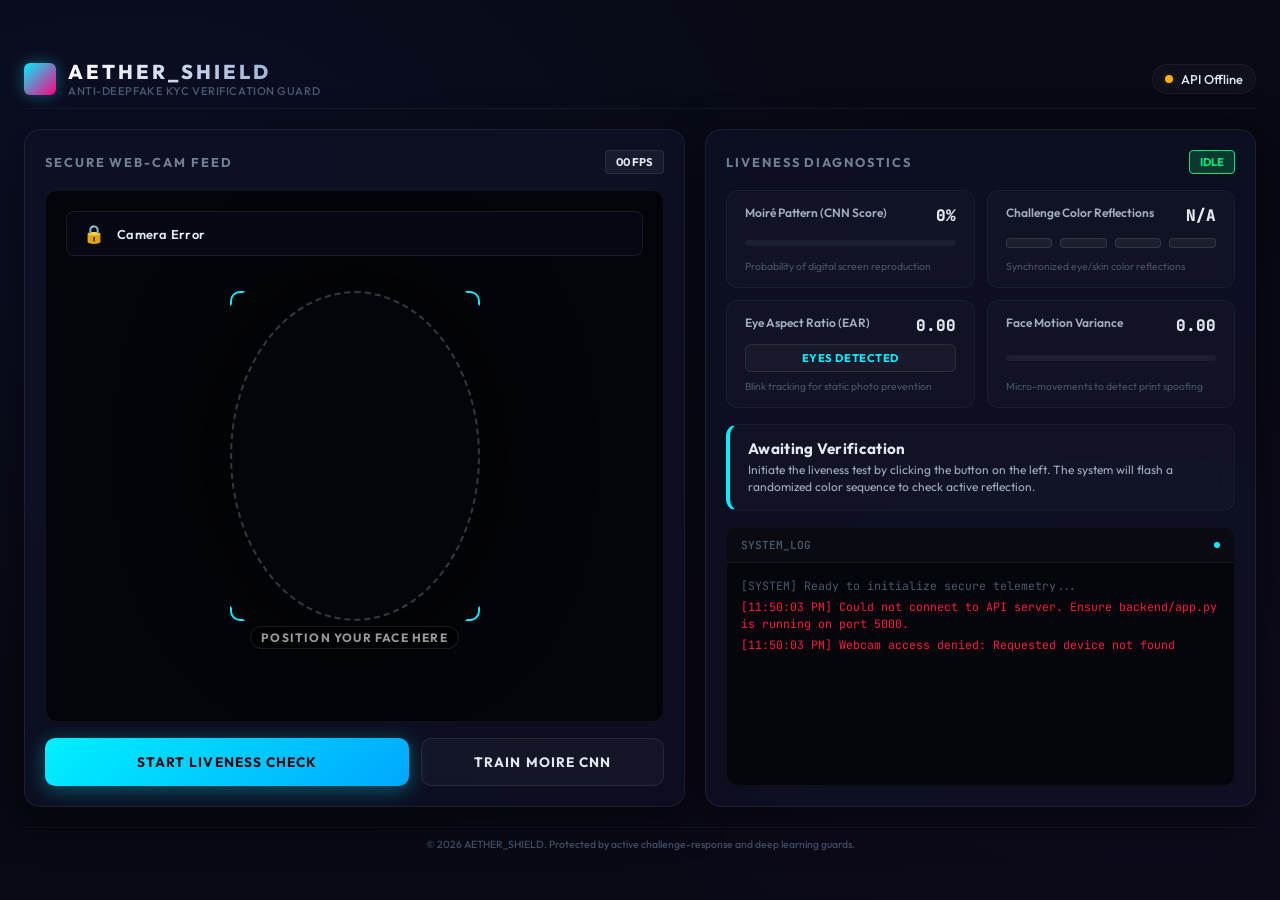
==== frontend/index.html @ 17fbdb0e "Initial commit" ====
<!DOCTYPE html>
<html lang="en">
<head>
    <meta charset="UTF-8">
    <meta name="viewport" content="width=device-width, initial-scale=1.0">
    <title>Anti-Deepfake KYC Verification Guard</title>
    <!-- Google Fonts: Outfit for UI, JetBrains Mono for Code/Logs -->
    <link rel="preconnect" href="https://fonts.googleapis.com">
    <link rel="preconnect" href="https://fonts.gstatic.com" crossorigin>
    <link href="https://fonts.googleapis.com/css2?family=JetBrains+Mono:ital,wght@0,300;0,400;1,300&family=Outfit:wght@300;400;500;600;700;800&display=swap" rel="stylesheet">
    <link rel="stylesheet" href="style.css">
</head>
<body>
    <!-- Full-screen Color Flashing Overlay for Active Challenge -->
    <div id="flash-overlay" class="flash-overlay"></div>

    <div class="app-container">
        <!-- Header -->
        <header class="app-header">
            <div class="logo-area">
                <div class="logo-icon"></div>
                <div class="logo-text">
                    <h1>AETHER_SHIELD</h1>
                    <p>Anti-Deepfake KYC Verification Guard</p>
                </div>
            </div>
            <div class="system-status">
                <span class="status-indicator" id="server-status-dot"></span>
                <span id="server-status-text">Connecting to API...</span>
            </div>
        </header>

        <!-- Main Body Grid -->
        <main class="app-grid">
            
            <!-- Left Panel: Camera Stream Viewport -->
            <section class="viewport-panel glass-panel">
                <div class="panel-header">
                    <span class="panel-title">SECURE WEB-CAM FEED</span>
                    <span class="badge" id="camera-fps">00 FPS</span>
                </div>
                
                <div class="camera-wrapper">
                    <!-- The active webcam element -->
                    <video id="webcam" autoplay playsinline muted></video>
                    <!-- Overlay canvas for landmarks rendering -->
                    <canvas id="canvas-overlay"></canvas>
                    
                    <!-- Guide Oval for Face Placement -->
                    <div class="face-guide-oval" id="face-guide">
                        <div class="guide-corner tl"></div>
                        <div class="guide-corner tr"></div>
                        <div class="guide-corner bl"></div>
                        <div class="guide-corner br"></div>
                        <span class="guide-label" id="guide-instruction">POSITION YOUR FACE HERE</span>
                    </div>
                    
                    <!-- Status Banner inside Camera -->
                    <div class="verification-status-banner" id="status-banner">
                        <span class="status-icon">🔒</span>
                        <span class="status-msg" id="status-message">Ready to Start</span>
                    </div>
                </div>

                <div class="controls-row">
                    <button class="btn btn-primary" id="btn-start">
                        <span class="btn-glow"></span>
                        START LIVENESS CHECK
                    </button>
                    <button class="btn btn-secondary" id="btn-train">
                        TRAIN MOIRE CNN
                    </button>
                </div>
            </section>

            <!-- Right Panel: Diagnostics and Metrics Dashboard -->
            <section class="dashboard-panel glass-panel">
                <div class="panel-header">
                    <span class="panel-title">LIVENESS DIAGNOSTICS</span>
                    <span class="badge badge-success" id="overall-badge">IDLE</span>
                </div>

                <!-- KPI Meters Grid -->
                <div class="kpi-grid">
                    <!-- Moiré Pattern Detection (CNN Output) -->
                    <div class="kpi-card glass-card">
                        <div class="kpi-meta">
                            <span class="kpi-title">Moiré Pattern (CNN Score)</span>
                            <span class="kpi-value" id="kpi-moire-val">0%</span>
                        </div>
                        <div class="kpi-progress-bar">
                            <div class="progress-fill" id="kpi-moire-fill" style="width: 0%;"></div>
                        </div>
                        <p class="kpi-desc">Probability of digital screen reproduction</p>
                    </div>

                    <!-- Challenge Reflection Color Match -->
                    <div class="kpi-card glass-card">
                        <div class="kpi-meta">
                            <span class="kpi-title">Challenge Color Reflections</span>
                            <span class="kpi-value" id="kpi-reflection-val">N/A</span>
                        </div>
                        
                        <!-- Reflection Sequence Visual Blocks -->
                        <div class="reflection-sequence-blocks" id="reflection-blocks">
                            <div class="color-block pending"></div>
                            <div class="color-block pending"></div>
                            <div class="color-block pending"></div>
                            <div class="color-block pending"></div>
                        </div>
                        <p class="kpi-desc">Synchronized eye/skin color reflections</p>
                    </div>

                    <!-- Eye Aspect Ratio (EAR) / Blink Tracker -->
                    <div class="kpi-card glass-card">
                        <div class="kpi-meta">
                            <span class="kpi-title">Eye Aspect Ratio (EAR)</span>
                            <span class="kpi-value" id="kpi-ear-val">0.00</span>
                        </div>
                        <div class="ear-status-badge" id="kpi-blink-badge">EYES DETECTED</div>
                        <p class="kpi-desc">Blink tracking for static photo prevention</p>
                    </div>

                    <!-- Motion / Landark Jitter Variance -->
                    <div class="kpi-card glass-card">
                        <div class="kpi-meta">
                            <span class="kpi-title">Face Motion Variance</span>
                            <span class="kpi-value" id="kpi-motion-val">0.00</span>
                        </div>
                        <div class="kpi-progress-bar">
                            <div class="progress-fill var-fill" id="kpi-motion-fill" style="width: 0%;"></div>
                        </div>
                        <p class="kpi-desc">Micro-movements to detect print spoofing</p>
                    </div>
                </div>

                <!-- Final Verification Result Panel -->
                <div class="result-box glass-card" id="final-result-card">
                    <h3 id="result-title">Awaiting Verification</h3>
                    <p id="result-desc">Initiate the liveness test by clicking the button on the left. The system will flash a randomized color sequence to check active reflection.</p>
                </div>

                <!-- Terminal / Logging Output -->
                <div class="terminal-log glass-card">
                    <div class="terminal-header">
                        <span>SYSTEM_LOG</span>
                        <span class="pulse-dot"></span>
                    </div>
                    <div class="terminal-body" id="log-output">
                        <p class="log-line text-muted">[SYSTEM] Ready to initialize secure telemetry...</p>
                    </div>
                </div>
            </section>
            
        </main>
        
        <!-- Footer -->
        <footer class="app-footer">
            <p>&copy; 2026 AETHER_SHIELD. Protected by active challenge-response and deep learning guards.</p>
        </footer>
    </div>

    <!-- Hidden image element for canvas capture -->
    <canvas id="hidden-capture-canvas" style="display: none;"></canvas>

    <script src="app.js"></script>
</body>
</html>
---- frontend/style.css ----
/* ==========================================================================
   AETHER_SHIELD CSS Stylesheet - Premium Dark Cybernetic UI
   ========================================================================== */

/* Color Palette and Constants */
:root {
    --bg-dark: #070913;
    --bg-medium: #0e1124;
    --panel-bg: rgba(15, 18, 38, 0.75);
    --panel-border: rgba(255, 255, 255, 0.07);
    --card-bg: rgba(255, 255, 255, 0.02);
    --card-border: rgba(255, 255, 255, 0.04);
    
    --color-primary: #00f0ff;       /* Electric Cyan */
    --color-primary-glow: rgba(0, 240, 255, 0.35);
    --color-secondary: #ff007f;     /* Cyber Pink */
    --color-secondary-glow: rgba(255, 0, 127, 0.3);
    
    --color-success: #00e676;       /* Neon Green */
    --color-success-glow: rgba(0, 230, 118, 0.2);
    --color-warning: #ffb300;       /* Neon Orange/Amber */
    --color-warning-glow: rgba(255, 179, 0, 0.2);
    --color-danger: #ff1744;        /* Crimson Red */
    --color-danger-glow: rgba(255, 23, 68, 0.3);
    
    --font-ui: 'Outfit', sans-serif;
    --font-code: 'JetBrains Mono', monospace;
    --transition-smooth: all 0.3s cubic-bezier(0.16, 1, 0.3, 1);
}

/* Global Reset */
* {
    box-sizing: border-box;
    margin: 0;
    padding: 0;
    -webkit-font-smoothing: antialiased;
}

body {
    background-color: var(--bg-dark);
    background-image: 
        radial-gradient(at 10% 20%, rgba(13, 16, 40, 0.8) 0px, transparent 50%),
        radial-gradient(at 90% 80%, rgba(20, 10, 35, 0.6) 0px, transparent 50%),
        radial-gradient(at 50% 50%, rgba(7, 9, 19, 1.0) 0px, transparent 100%);
    background-attachment: fixed;
    color: #e2e8f0;
    font-family: var(--font-ui);
    height: 100vh;
    overflow-x: hidden;
    display: flex;
    justify-content: center;
    align-items: center;
}

/* Main Grid Layout */
.app-container {
    width: 100vw;
    max-width: 1280px;
    height: 100vh;
    max-height: 850px;
    padding: 24px;
    display: flex;
    flex-direction: column;
    gap: 20px;
}

/* Header Styling */
.app-header {
    display: flex;
    justify-content: space-between;
    align-items: center;
    padding: 10px 0;
    border-bottom: 1px solid rgba(255, 255, 255, 0.05);
}

.logo-area {
    display: flex;
    align-items: center;
    gap: 12px;
}

.logo-icon {
    width: 32px;
    height: 32px;
    background: linear-gradient(135deg, var(--color-primary), var(--color-secondary));
    border-radius: 6px;
    box-shadow: 0 0 15px var(--color-primary-glow);
    position: relative;
    overflow: hidden;
}

.logo-icon::after {
    content: '';
    position: absolute;
    top: 0;
    left: 0;
    width: 100%;
    height: 100%;
    background: linear-gradient(to right, transparent, rgba(255,255,255,0.4), transparent);
    transform: translateX(-100%);
    animation: sweep 3s infinite linear;
}

@keyframes sweep {
    100% { transform: translateX(100%); }
}

.logo-text h1 {
    font-size: 1.25rem;
    font-weight: 800;
    letter-spacing: 0.15em;
    background: linear-gradient(to right, #ffffff, #88a2ce);
    -webkit-background-clip: text;
    -webkit-text-fill-color: transparent;
}

.logo-text p {
    font-size: 0.7rem;
    font-weight: 500;
    color: #4b5a75;
    letter-spacing: 0.05em;
    text-transform: uppercase;
}

.system-status {
    display: flex;
    align-items: center;
    gap: 8px;
    font-size: 0.8rem;
    font-weight: 500;
    background: rgba(255, 255, 255, 0.03);
    padding: 6px 12px;
    border-radius: 30px;
    border: 1px solid rgba(255, 255, 255, 0.05);
}

.status-indicator {
    width: 8px;
    height: 8px;
    background-color: var(--color-warning);
    border-radius: 50%;
    box-shadow: 0 0 8px var(--color-warning-glow);
}

.status-indicator.connected {
    background-color: var(--color-success);
    box-shadow: 0 0 8px var(--color-success-glow);
}

/* Grid System */
.app-grid {
    flex: 1;
    display: grid;
    grid-template-columns: 1.2fr 1fr;
    gap: 20px;
    min-height: 0; /* Important for flex child scrolling */
}

/* Glassmorphic Panel Base */
.glass-panel {
    background: var(--panel-bg);
    border: 1px solid var(--panel-border);
    border-radius: 16px;
    backdrop-filter: blur(20px);
    box-shadow: 0 10px 40px rgba(0, 0, 0, 0.5);
    display: flex;
    flex-direction: column;
    padding: 20px;
    min-height: 0;
}

.panel-header {
    display: flex;
    justify-content: space-between;
    align-items: center;
    margin-bottom: 16px;
}

.panel-title {
    font-size: 0.8rem;
    font-weight: 700;
    letter-spacing: 0.15em;
    color: #718096;
    text-transform: uppercase;
}

.badge {
    padding: 4px 10px;
    border-radius: 4px;
    font-size: 0.7rem;
    font-weight: 700;
    background: rgba(255, 255, 255, 0.05);
    border: 1px solid rgba(255, 255, 255, 0.08);
}

.badge-success {
    background: var(--color-success-glow);
    border-color: var(--color-success);
    color: var(--color-success);
}

.badge-danger {
    background: var(--color-danger-glow);
    border-color: var(--color-danger);
    color: var(--color-danger);
}

/* Viewport / Camera Panel */
.camera-wrapper {
    flex: 1;
    background-color: #04050a;
    border-radius: 12px;
    border: 1px solid rgba(255, 255, 255, 0.05);
    position: relative;
    overflow: hidden;
    display: flex;
    justify-content: center;
    align-items: center;
}

#webcam {
    width: 100%;
    height: 100%;
    object-fit: cover;
    transform: scaleX(-1); /* Mirror camera feed */
}

#canvas-overlay {
    position: absolute;
    top: 0;
    left: 0;
    width: 100%;
    height: 100%;
    z-index: 2;
    transform: scaleX(-1); /* Mirror canvas to match video */
    pointer-events: none;
}

/* Face Placement Guide */
.face-guide-oval {
    position: absolute;
    width: 250px;
    height: 330px;
    border: 2px dashed rgba(255, 255, 255, 0.2);
    border-radius: 50%;
    z-index: 3;
    transition: var(--transition-smooth);
    display: flex;
    justify-content: center;
    align-items: center;
    box-shadow: 0 0 100px rgba(0,0,0,0.8);
}

.face-guide-oval.detected {
    border: 2px solid var(--color-primary);
    box-shadow: 0 0 25px var(--color-primary-glow), inset 0 0 15px var(--color-primary-glow);
}

.face-guide-oval.flashing {
    border-color: #ffffff;
    box-shadow: 0 0 35px rgba(255,255,255,0.4);
}

.guide-corner {
    position: absolute;
    width: 15px;
    height: 15px;
    border: 2px solid transparent;
}

.tl { top: -2px; left: -2px; border-top-color: var(--color-primary); border-left-color: var(--color-primary); border-top-left-radius: 10px; }
.tr { top: -2px; right: -2px; border-top-color: var(--color-primary); border-right-color: var(--color-primary); border-top-right-radius: 10px; }
.bl { bottom: -2px; left: -2px; border-bottom-color: var(--color-primary); border-left-color: var(--color-primary); border-bottom-left-radius: 10px; }
.br { bottom: -2px; right: -2px; border-bottom-color: var(--color-primary); border-right-color: var(--color-primary); border-bottom-right-radius: 10px; }

.guide-label {
    position: absolute;
    bottom: -30px;
    font-size: 0.75rem;
    font-weight: 700;
    letter-spacing: 0.1em;
    color: rgba(255, 255, 255, 0.6);
    background: rgba(0,0,0,0.6);
    padding: 3px 10px;
    border-radius: 30px;
    backdrop-filter: blur(5px);
    border: 1px solid rgba(255,255,255,0.1);
    white-space: nowrap;
}

.verification-status-banner {
    position: absolute;
    top: 20px;
    left: 20px;
    right: 20px;
    background: rgba(7, 9, 19, 0.85);
    border: 1px solid rgba(255, 255, 255, 0.08);
    border-radius: 8px;
    padding: 10px 16px;
    display: flex;
    align-items: center;
    gap: 12px;
    z-index: 4;
    backdrop-filter: blur(10px);
}

.status-icon {
    font-size: 1.1rem;
}

.status-msg {
    font-size: 0.8rem;
    font-weight: 600;
    letter-spacing: 0.02em;
}

/* Control Row & Buttons */
.controls-row {
    display: grid;
    grid-template-columns: 1.5fr 1fr;
    gap: 12px;
    margin-top: 16px;
}

.btn {
    font-family: var(--font-ui);
    font-size: 0.85rem;
    font-weight: 700;
    letter-spacing: 0.08em;
    padding: 14px 20px;
    border-radius: 10px;
    border: none;
    cursor: pointer;
    transition: var(--transition-smooth);
    display: flex;
    justify-content: center;
    align-items: center;
}

.btn-primary {
    background: linear-gradient(135deg, var(--color-primary), #00a8ff);
    color: #070913;
    position: relative;
    overflow: hidden;
    box-shadow: 0 4px 20px var(--color-primary-glow);
}

.btn-primary:hover {
    transform: translateY(-2px);
    box-shadow: 0 6px 25px rgba(0, 240, 255, 0.5);
}

.btn-primary:active {
    transform: translateY(0);
}

.btn-glow {
    position: absolute;
    top: -50%;
    left: -50%;
    width: 200%;
    height: 200%;
    background: radial-gradient(circle, rgba(255,255,255,0.4) 0%, transparent 70%);
    opacity: 0;
    transition: var(--transition-smooth);
    pointer-events: none;
}

.btn-primary:hover .btn-glow {
    opacity: 1;
    transform: rotate(30deg);
}

.btn-secondary {
    background: rgba(255, 255, 255, 0.03);
    color: #e2e8f0;
    border: 1px solid rgba(255, 255, 255, 0.08);
}

.btn-secondary:hover {
    background: rgba(255, 255, 255, 0.06);
    border-color: rgba(255, 255, 255, 0.15);
}

.btn:disabled {
    opacity: 0.4;
    cursor: not-allowed;
    transform: none !important;
    box-shadow: none !important;
}

/* Diagnostics Dashboard Panel */
.dashboard-panel {
    min-height: 0;
    display: flex;
    flex-direction: column;
}

.glass-card {
    background: var(--card-bg);
    border: 1px solid var(--card-border);
    border-radius: 12px;
    padding: 14px 18px;
    transition: var(--transition-smooth);
}

.glass-card:hover {
    border-color: rgba(255, 255, 255, 0.08);
    background: rgba(255,255,255,0.03);
}

/* KPI Cards Layout */
.kpi-grid {
    display: grid;
    grid-template-columns: 1fr 1fr;
    gap: 12px;
    margin-bottom: 16px;
}

.kpi-card {
    display: flex;
    flex-direction: column;
    justify-content: space-between;
    gap: 8px;
}

.kpi-meta {
    display: flex;
    justify-content: space-between;
    align-items: flex-start;
}

.kpi-title {
    font-size: 0.75rem;
    font-weight: 600;
    color: #a0aec0;
}

.kpi-value {
    font-size: 1rem;
    font-weight: 800;
    font-family: var(--font-code);
}

.kpi-desc {
    font-size: 0.65rem;
    color: #4a5568;
}

/* KPI Progress Bars */
.kpi-progress-bar {
    width: 100%;
    height: 6px;
    background: rgba(255, 255, 255, 0.05);
    border-radius: 10px;
    overflow: hidden;
}

.progress-fill {
    height: 100%;
    background: linear-gradient(to right, var(--color-primary), var(--color-secondary));
    border-radius: 10px;
    transition: width 0.4s cubic-bezier(0.16, 1, 0.3, 1);
}

.progress-fill.var-fill {
    background: linear-gradient(to right, #9f7aea, var(--color-primary));
}

/* Reflection Blocks */
.reflection-sequence-blocks {
    display: flex;
    gap: 8px;
    margin: 4px 0;
}

.color-block {
    flex: 1;
    height: 10px;
    border-radius: 4px;
    border: 1px solid rgba(255, 255, 255, 0.1);
    transition: var(--transition-smooth);
    position: relative;
}

.color-block.pending { background-color: rgba(255, 255, 255, 0.05); }
.color-block.red { background-color: var(--color-danger); box-shadow: 0 0 8px var(--color-danger-glow); }
.color-block.green { background-color: var(--color-success); box-shadow: 0 0 8px var(--color-success-glow); }
.color-block.blue { background-color: #0072ff; box-shadow: 0 0 8px rgba(0,114,255,0.3); }
.color-block.yellow { background-color: #ffd600; box-shadow: 0 0 8px rgba(255,214,0,0.3); }
.color-block.cyan { background-color: var(--color-primary); box-shadow: 0 0 8px var(--color-primary-glow); }
.color-block.magenta { background-color: var(--color-secondary); box-shadow: 0 0 8px var(--color-secondary-glow); }

.color-block::after {
    font-size: 8px;
    position: absolute;
    top: -15px;
    left: 50%;
    transform: translateX(-50%);
    color: #718096;
}

/* EAR Badge status */
.ear-status-badge {
    background: rgba(255,255,255,0.03);
    border: 1px solid rgba(255,255,255,0.08);
    border-radius: 6px;
    padding: 6px;
    text-align: center;
    font-size: 0.7rem;
    font-weight: 700;
    color: var(--color-primary);
    letter-spacing: 0.05em;
    transition: var(--transition-smooth);
}

.ear-status-badge.blink {
    background: var(--color-success-glow);
    border-color: var(--color-success);
    color: var(--color-success);
    animation: ear-pulse 0.5s linear;
}

@keyframes ear-pulse {
    0% { transform: scale(1); }
    50% { transform: scale(1.05); }
    100% { transform: scale(1); }
}

/* Final Result Card */
.result-box {
    margin-bottom: 16px;
    border-left: 4px solid var(--color-primary);
    animation: fade-in 0.3s ease;
}

.result-box h3 {
    font-size: 0.95rem;
    font-weight: 700;
    margin-bottom: 4px;
    letter-spacing: 0.02em;
}

.result-box p {
    font-size: 0.75rem;
    color: #a0aec0;
    line-height: 1.4;
}

.result-box.pass { border-left-color: var(--color-success); }
.result-box.fail { border-left-color: var(--color-danger); }
.result-box.warning { border-left-color: var(--color-warning); }

/* Terminal Logging Window */
.terminal-log {
    flex: 1;
    display: flex;
    flex-direction: column;
    padding: 0;
    overflow: hidden;
    border-radius: 12px;
    background-color: #05060b;
}

.terminal-header {
    display: flex;
    justify-content: space-between;
    align-items: center;
    background: #090a12;
    padding: 10px 14px;
    border-bottom: 1px solid rgba(255, 255, 255, 0.05);
    font-family: var(--font-code);
    font-size: 0.7rem;
    color: #4b566b;
    font-weight: 600;
}

.pulse-dot {
    width: 6px;
    height: 6px;
    background-color: var(--color-primary);
    border-radius: 50%;
    animation: blink-dot 1.5s infinite;
}

@keyframes blink-dot {
    0% { opacity: 0.2; }
    50% { opacity: 1; }
    100% { opacity: 0.2; }
}

.terminal-body {
    flex: 1;
    padding: 14px;
    overflow-y: auto;
    font-family: var(--font-code);
    font-size: 0.72rem;
    line-height: 1.5;
    display: flex;
    flex-direction: column;
    gap: 4px;
}

.log-line {
    word-break: break-all;
}

.log-line.text-muted { color: #4b566b; }
.log-line.text-info { color: var(--color-primary); }
.log-line.text-success { color: var(--color-success); }
.log-line.text-warn { color: var(--color-warning); }
.log-line.text-danger { color: var(--color-danger); }

/* Full-Screen Flash Overlay for Reflection Challenge */
.flash-overlay {
    position: fixed;
    top: 0;
    left: 0;
    width: 100vw;
    height: 100vh;
    z-index: 9999;
    pointer-events: none;
    opacity: 0;
    transition: opacity 0.08s ease-in, background-color 0.08s ease-in;
}

.flash-overlay.active {
    opacity: 1;
}

/* Footer */
.app-footer {
    display: flex;
    justify-content: center;
    padding-top: 10px;
    border-top: 1px solid rgba(255, 255, 255, 0.04);
}

.app-footer p {
    font-size: 0.65rem;
    color: #424e63;
    font-weight: 500;
}

/* Scrollbar customization */
.terminal-body::-webkit-scrollbar {
    width: 6px;
}

.terminal-body::-webkit-scrollbar-track {
    background: transparent;
}

.terminal-body::-webkit-scrollbar-thumb {
    background: rgba(255, 255, 255, 0.08);
    border-radius: 3px;
}

.terminal-body::-webkit-scrollbar-thumb:hover {
    background: rgba(255, 255, 255, 0.15);
}

/* Animations */
@keyframes fade-in {
    from { opacity: 0; transform: translateY(4px); }
    to { opacity: 1; transform: translateY(0); }
}
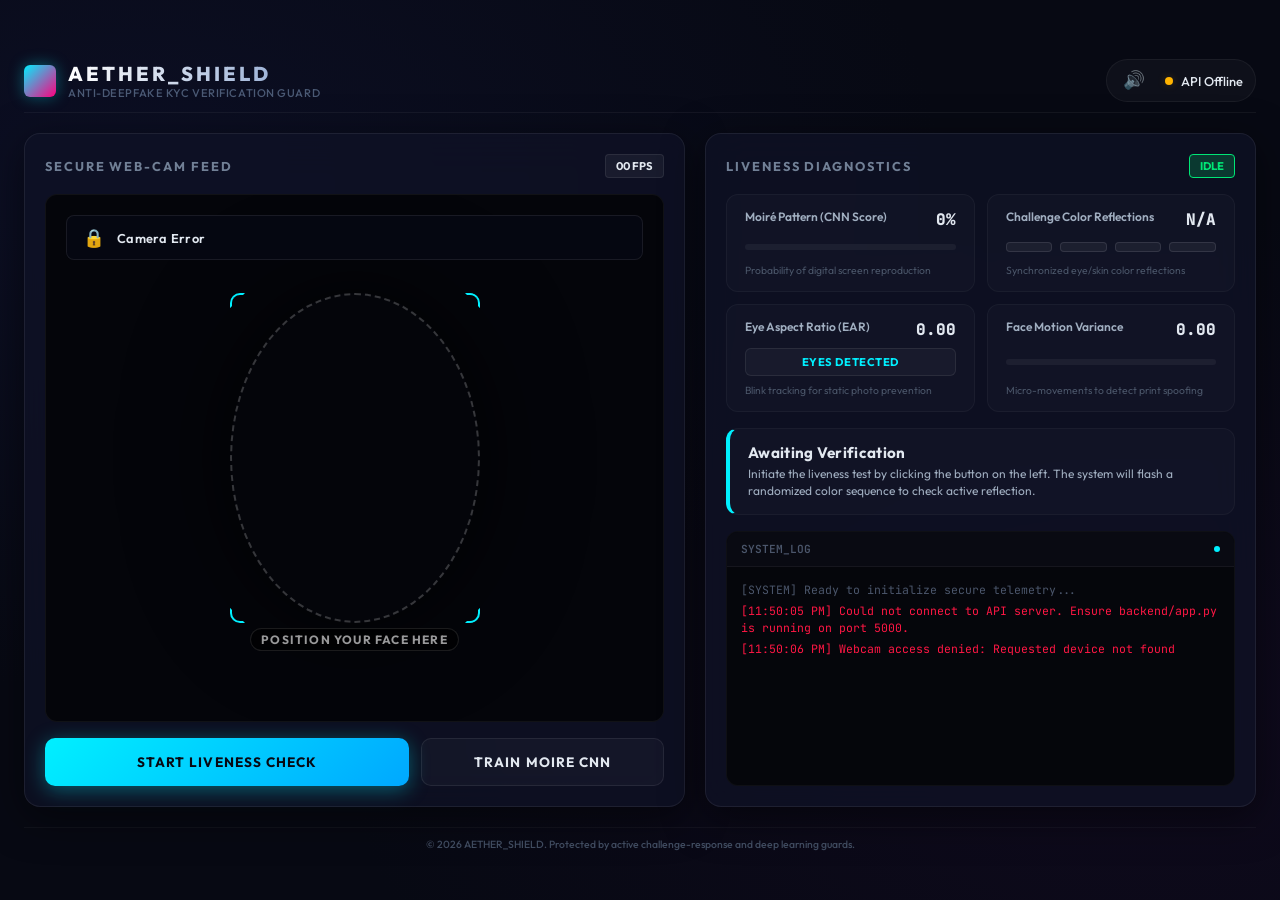
==== commit 12c8bc82: "Implement Phase 2: Active head-turn gesture challenge, synthetic audio cues, speech-synthesis guidan" ====
--- a/frontend/index.html
+++ b/frontend/index.html
@@ -25,6 +25,7 @@
                 </div>
             </div>
             <div class="system-status">
+                <button class="btn-mute" id="btn-audio-toggle" title="Toggle Audio Assistant">🔊</button>
                 <span class="status-indicator" id="server-status-dot"></span>
                 <span id="server-status-text">Connecting to API...</span>
             </div>
@@ -55,6 +56,12 @@
                         <span class="guide-label" id="guide-instruction">POSITION YOUR FACE HERE</span>
                     </div>
                     
+                    <!-- Gesture prompt overlay -->
+                    <div class="gesture-prompt-overlay" id="gesture-prompt">
+                        <span class="gesture-arrow" id="gesture-arrow">←</span>
+                        <span class="gesture-text" id="gesture-text">TURN HEAD LEFT</span>
+                    </div>
+
                     <!-- Status Banner inside Camera -->
                     <div class="verification-status-banner" id="status-banner">
                         <span class="status-icon">🔒</span>
@@ -138,6 +145,9 @@
                 <div class="result-box glass-card" id="final-result-card">
                     <h3 id="result-title">Awaiting Verification</h3>
                     <p id="result-desc">Initiate the liveness test by clicking the button on the left. The system will flash a randomized color sequence to check active reflection.</p>
+                    <button class="btn btn-secondary btn-download" id="btn-download-receipt" style="display: none; margin-top: 10px; padding: 10px; width: 100%; font-size: 0.75rem;">
+                        📥 DOWNLOAD DIAGNOSTICS RECEIPT
+                    </button>
                 </div>
 
                 <!-- Terminal / Logging Output -->
--- a/frontend/style.css
+++ b/frontend/style.css
@@ -665,3 +665,95 @@
     from { opacity: 0; transform: translateY(4px); }
     to { opacity: 1; transform: translateY(0); }
 }
+
+/* Sound Toggle Button */
+.btn-mute {
+    background: transparent;
+    border: none;
+    cursor: pointer;
+    font-size: 1.1rem;
+    padding: 4px;
+    margin-right: 8px;
+    opacity: 0.6;
+    display: inline-flex;
+    align-items: center;
+    justify-content: center;
+    transition: var(--transition-smooth);
+}
+.btn-mute:hover {
+    opacity: 1;
+    transform: scale(1.1);
+}
+
+/* Gesture Challenge Overlay Banner */
+.gesture-prompt-overlay {
+    position: absolute;
+    top: 50%;
+    left: 50%;
+    transform: translate(-50%, -50%) scale(0.9);
+    background: rgba(7, 9, 19, 0.95);
+    border: 1px solid rgba(0, 240, 255, 0.2);
+    box-shadow: 0 0 35px rgba(0, 240, 255, 0.15), inset 0 0 15px rgba(0, 240, 255, 0.05);
+    border-radius: 12px;
+    padding: 20px 32px;
+    display: flex;
+    flex-direction: column;
+    align-items: center;
+    gap: 12px;
+    z-index: 10;
+    backdrop-filter: blur(15px);
+    opacity: 0;
+    pointer-events: none;
+    transition: all 0.3s cubic-bezier(0.16, 1, 0.3, 1);
+}
+.gesture-prompt-overlay.active {
+    opacity: 1;
+    transform: translate(-50%, -50%) scale(1);
+}
+.gesture-arrow {
+    font-size: 2.5rem;
+    font-weight: 800;
+    color: var(--color-primary);
+    text-shadow: 0 0 15px var(--color-primary-glow);
+}
+.gesture-text {
+    font-size: 0.85rem;
+    font-weight: 800;
+    letter-spacing: 0.15em;
+    color: #ffffff;
+    text-transform: uppercase;
+    text-align: center;
+}
+
+/* Arrow bouncing animations for direction turn guide */
+.gesture-prompt-overlay.left .gesture-arrow {
+    animation: bounce-left 0.8s infinite alternate ease-in-out;
+}
+.gesture-prompt-overlay.right .gesture-arrow {
+    animation: bounce-right 0.8s infinite alternate ease-in-out;
+}
+
+@keyframes bounce-left {
+    from { transform: translateX(5px); }
+    to { transform: translateX(-10px); }
+}
+@keyframes bounce-right {
+    from { transform: translateX(-5px); }
+    to { transform: translateX(10px); }
+}
+
+/* Download Receipt Button overrides */
+.btn-download {
+    background: linear-gradient(135deg, rgba(255, 255, 255, 0.04), rgba(255, 255, 255, 0.01)) !important;
+    border: 1px solid rgba(0, 240, 255, 0.15) !important;
+    color: var(--color-primary) !important;
+    font-weight: 700;
+    letter-spacing: 0.05em;
+}
+.btn-download:hover {
+    background: rgba(0, 240, 255, 0.08) !important;
+    border-color: var(--color-primary) !important;
+    box-shadow: 0 0 15px rgba(0, 240, 255, 0.15);
+    transform: translateY(-1px);
+}
+
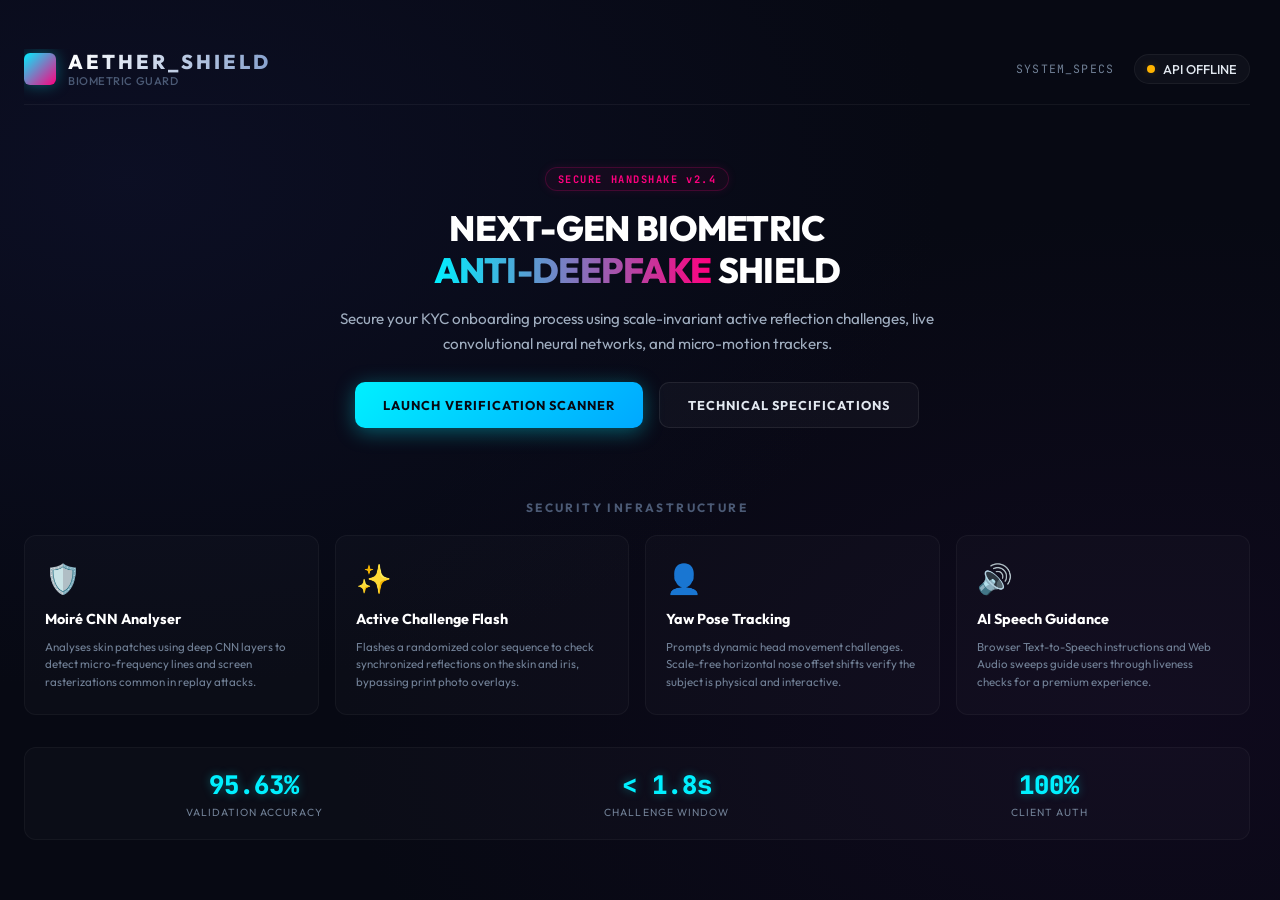
==== commit 0a17d882: "Implement Phase 3: Interactive glassmorphic landing page with smooth transitional animations and spe" ====
--- a/frontend/index.html
+++ b/frontend/index.html
@@ -15,159 +15,234 @@
     <div id="flash-overlay" class="flash-overlay"></div>
 
     <div class="app-container">
-        <!-- Header -->
-        <header class="app-header">
-            <div class="logo-area">
-                <div class="logo-icon"></div>
-                <div class="logo-text">
-                    <h1>AETHER_SHIELD</h1>
-                    <p>Anti-Deepfake KYC Verification Guard</p>
+        <!-- Landing Page View -->
+        <div id="landing-view" class="landing-container">
+            <!-- Landing Navigation -->
+            <nav class="landing-nav">
+                <div class="logo-area">
+                    <div class="logo-icon"></div>
+                    <div class="logo-text">
+                        <h1>AETHER_SHIELD</h1>
+                        <p>Biometric Guard</p>
+                    </div>
+                </div>
+                <div class="nav-status-group">
+                    <a href="#tech-specs" class="nav-link">SYSTEM_SPECS</a>
+                    <div class="system-status">
+                        <span class="status-indicator" id="landing-server-status-dot"></span>
+                        <span id="landing-server-status-text">Connecting...</span>
+                    </div>
+                </div>
+            </nav>
+
+            <!-- Hero Section -->
+            <div class="hero-section">
+                <div class="hero-badge">SECURE HANDSHAKE v2.4</div>
+                <h2 class="hero-title">NEXT-GEN BIOMETRIC<br><span class="gradient-text">ANTI-DEEPFAKE</span> SHIELD</h2>
+                <p class="hero-subtitle">Secure your KYC onboarding process using scale-invariant active reflection challenges, live convolutional neural networks, and micro-motion trackers.</p>
+                <div class="hero-ctas">
+                    <button class="btn btn-primary btn-hero" id="btn-launch-scanner">
+                        <span class="btn-glow"></span>
+                        LAUNCH VERIFICATION SCANNER
+                    </button>
+                    <a href="#tech-specs" class="btn btn-secondary btn-hero">TECHNICAL SPECIFICATIONS</a>
                 </div>
             </div>
-            <div class="system-status">
-                <button class="btn-mute" id="btn-audio-toggle" title="Toggle Audio Assistant">🔊</button>
-                <span class="status-indicator" id="server-status-dot"></span>
-                <span id="server-status-text">Connecting to API...</span>
+
+            <!-- Features / Tech Specs Section -->
+            <div id="tech-specs" class="features-section">
+                <h3 class="section-heading">SECURITY INFRASTRUCTURE</h3>
+                <div class="features-grid">
+                    <!-- Feature 1: Moiré CNN -->
+                    <div class="feature-card glass-card">
+                        <div class="feature-icon cnn-icon">🛡️</div>
+                        <h4>Moiré CNN Analyser</h4>
+                        <p>Analyses skin patches using deep CNN layers to detect micro-frequency lines and screen rasterizations common in replay attacks.</p>
+                    </div>
+                    <!-- Feature 2: Active Reflections -->
+                    <div class="feature-card glass-card">
+                        <div class="feature-icon reflection-icon">✨</div>
+                        <h4>Active Challenge Flash</h4>
+                        <p>Flashes a randomized color sequence to check synchronized reflections on the skin and iris, bypassing print photo overlays.</p>
+                    </div>
+                    <!-- Feature 3: Gesture challenge -->
+                    <div class="feature-card glass-card">
+                        <div class="feature-icon gesture-icon">👤</div>
+                        <h4>Yaw Pose Tracking</h4>
+                        <p>Prompts dynamic head movement challenges. Scale-free horizontal nose offset shifts verify the subject is physical and interactive.</p>
+                    </div>
+                    <!-- Feature 4: Guidance system -->
+                    <div class="feature-card glass-card">
+                        <div class="feature-icon sound-icon">🔊</div>
+                        <h4>AI Speech Guidance</h4>
+                        <p>Browser Text-to-Speech instructions and Web Audio sweeps guide users through liveness checks for a premium experience.</p>
+                    </div>
+                </div>
             </div>
-        </header>
-
-        <!-- Main Body Grid -->
-        <main class="app-grid">
+
+            <!-- Telemetry Stats Bar -->
+            <div class="stats-bar glass-card">
+                <div class="stat-item">
+                    <span class="stat-val">95.63%</span>
+                    <span class="stat-lbl">Validation Accuracy</span>
+                </div>
+                <div class="stat-item">
+                    <span class="stat-val">&lt; 1.8s</span>
+                    <span class="stat-lbl">Challenge Window</span>
+                </div>
+                <div class="stat-item">
+                    <span class="stat-val">100%</span>
+                    <span class="stat-lbl">Client Auth</span>
+                </div>
+            </div>
             
-            <!-- Left Panel: Camera Stream Viewport -->
-            <section class="viewport-panel glass-panel">
-                <div class="panel-header">
-                    <span class="panel-title">SECURE WEB-CAM FEED</span>
-                    <span class="badge" id="camera-fps">00 FPS</span>
-                </div>
-                
-                <div class="camera-wrapper">
-                    <!-- The active webcam element -->
-                    <video id="webcam" autoplay playsinline muted></video>
-                    <!-- Overlay canvas for landmarks rendering -->
-                    <canvas id="canvas-overlay"></canvas>
+            <!-- Landing Footer -->
+            <footer class="app-footer">
+                <p>&copy; 2026 AETHER_SHIELD. Powered by deep learning liveness guards.</p>
+            </footer>
+        </div>
+
+        <!-- Active Scanner View (Initially Hidden) -->
+        <div id="scanner-view" class="scanner-container hidden">
+            <!-- Header -->
+            <header class="app-header">
+                <div class="logo-area">
+                    <div class="logo-icon"></div>
+                    <div class="logo-text">
+                        <h1>AETHER_SHIELD</h1>
+                        <p>Anti-Deepfake KYC Verification Guard</p>
+                    </div>
+                </div>
+                <div class="system-status">
+                    <button class="btn-mute" id="btn-home" title="Back to Landing Page" style="margin-right: 12px; background: none; border: none; cursor: pointer; font-size: 1rem; color: #a0aec0; opacity: 0.8; transition: var(--transition-smooth); display: inline-flex; align-items: center; justify-content: center;">🏠</button>
+                    <button class="btn-mute" id="btn-audio-toggle" title="Toggle Audio Assistant">🔊</button>
+                    <span class="status-indicator" id="server-status-dot"></span>
+                    <span id="server-status-text">Connecting to API...</span>
+                </div>
+            </header>
+
+            <!-- Main Body Grid -->
+            <main class="app-grid">
+                <!-- Left Panel: Camera Stream Viewport -->
+                <section class="viewport-panel glass-panel">
+                    <div class="panel-header">
+                        <span class="panel-title">SECURE WEB-CAM FEED</span>
+                        <span class="badge" id="camera-fps">00 FPS</span>
+                    </div>
                     
-                    <!-- Guide Oval for Face Placement -->
-                    <div class="face-guide-oval" id="face-guide">
-                        <div class="guide-corner tl"></div>
-                        <div class="guide-corner tr"></div>
-                        <div class="guide-corner bl"></div>
-                        <div class="guide-corner br"></div>
-                        <span class="guide-label" id="guide-instruction">POSITION YOUR FACE HERE</span>
-                    </div>
-                    
-                    <!-- Gesture prompt overlay -->
-                    <div class="gesture-prompt-overlay" id="gesture-prompt">
-                        <span class="gesture-arrow" id="gesture-arrow">←</span>
-                        <span class="gesture-text" id="gesture-text">TURN HEAD LEFT</span>
-                    </div>
-
-                    <!-- Status Banner inside Camera -->
-                    <div class="verification-status-banner" id="status-banner">
-                        <span class="status-icon">🔒</span>
-                        <span class="status-msg" id="status-message">Ready to Start</span>
-                    </div>
-                </div>
-
-                <div class="controls-row">
-                    <button class="btn btn-primary" id="btn-start">
-                        <span class="btn-glow"></span>
-                        START LIVENESS CHECK
-                    </button>
-                    <button class="btn btn-secondary" id="btn-train">
-                        TRAIN MOIRE CNN
-                    </button>
-                </div>
-            </section>
-
-            <!-- Right Panel: Diagnostics and Metrics Dashboard -->
-            <section class="dashboard-panel glass-panel">
-                <div class="panel-header">
-                    <span class="panel-title">LIVENESS DIAGNOSTICS</span>
-                    <span class="badge badge-success" id="overall-badge">IDLE</span>
-                </div>
-
-                <!-- KPI Meters Grid -->
-                <div class="kpi-grid">
-                    <!-- Moiré Pattern Detection (CNN Output) -->
-                    <div class="kpi-card glass-card">
-                        <div class="kpi-meta">
-                            <span class="kpi-title">Moiré Pattern (CNN Score)</span>
-                            <span class="kpi-value" id="kpi-moire-val">0%</span>
-                        </div>
-                        <div class="kpi-progress-bar">
-                            <div class="progress-fill" id="kpi-moire-fill" style="width: 0%;"></div>
-                        </div>
-                        <p class="kpi-desc">Probability of digital screen reproduction</p>
-                    </div>
-
-                    <!-- Challenge Reflection Color Match -->
-                    <div class="kpi-card glass-card">
-                        <div class="kpi-meta">
-                            <span class="kpi-title">Challenge Color Reflections</span>
-                            <span class="kpi-value" id="kpi-reflection-val">N/A</span>
-                        </div>
+                    <div class="camera-wrapper">
+                        <video id="webcam" autoplay playsinline muted></video>
+                        <canvas id="canvas-overlay"></canvas>
                         
-                        <!-- Reflection Sequence Visual Blocks -->
-                        <div class="reflection-sequence-blocks" id="reflection-blocks">
-                            <div class="color-block pending"></div>
-                            <div class="color-block pending"></div>
-                            <div class="color-block pending"></div>
-                            <div class="color-block pending"></div>
-                        </div>
-                        <p class="kpi-desc">Synchronized eye/skin color reflections</p>
-                    </div>
-
-                    <!-- Eye Aspect Ratio (EAR) / Blink Tracker -->
-                    <div class="kpi-card glass-card">
-                        <div class="kpi-meta">
-                            <span class="kpi-title">Eye Aspect Ratio (EAR)</span>
-                            <span class="kpi-value" id="kpi-ear-val">0.00</span>
-                        </div>
-                        <div class="ear-status-badge" id="kpi-blink-badge">EYES DETECTED</div>
-                        <p class="kpi-desc">Blink tracking for static photo prevention</p>
-                    </div>
-
-                    <!-- Motion / Landark Jitter Variance -->
-                    <div class="kpi-card glass-card">
-                        <div class="kpi-meta">
-                            <span class="kpi-title">Face Motion Variance</span>
-                            <span class="kpi-value" id="kpi-motion-val">0.00</span>
-                        </div>
-                        <div class="kpi-progress-bar">
-                            <div class="progress-fill var-fill" id="kpi-motion-fill" style="width: 0%;"></div>
-                        </div>
-                        <p class="kpi-desc">Micro-movements to detect print spoofing</p>
-                    </div>
-                </div>
-
-                <!-- Final Verification Result Panel -->
-                <div class="result-box glass-card" id="final-result-card">
-                    <h3 id="result-title">Awaiting Verification</h3>
-                    <p id="result-desc">Initiate the liveness test by clicking the button on the left. The system will flash a randomized color sequence to check active reflection.</p>
-                    <button class="btn btn-secondary btn-download" id="btn-download-receipt" style="display: none; margin-top: 10px; padding: 10px; width: 100%; font-size: 0.75rem;">
-                        📥 DOWNLOAD DIAGNOSTICS RECEIPT
-                    </button>
-                </div>
-
-                <!-- Terminal / Logging Output -->
-                <div class="terminal-log glass-card">
-                    <div class="terminal-header">
-                        <span>SYSTEM_LOG</span>
-                        <span class="pulse-dot"></span>
-                    </div>
-                    <div class="terminal-body" id="log-output">
-                        <p class="log-line text-muted">[SYSTEM] Ready to initialize secure telemetry...</p>
-                    </div>
-                </div>
-            </section>
+                        <div class="face-guide-oval" id="face-guide">
+                            <div class="guide-corner tl"></div>
+                            <div class="guide-corner tr"></div>
+                            <div class="guide-corner bl"></div>
+                            <div class="guide-corner br"></div>
+                            <span class="guide-label" id="guide-instruction">POSITION YOUR FACE HERE</span>
+                        </div>
+                        
+                        <div class="gesture-prompt-overlay" id="gesture-prompt">
+                            <span class="gesture-arrow" id="gesture-arrow">←</span>
+                            <span class="gesture-text" id="gesture-text">TURN HEAD LEFT</span>
+                        </div>
+
+                        <div class="verification-status-banner" id="status-banner">
+                            <span class="status-icon">🔒</span>
+                            <span class="status-msg" id="status-message">Ready to Start</span>
+                        </div>
+                    </div>
+
+                    <div class="controls-row">
+                        <button class="btn btn-primary" id="btn-start">
+                            <span class="btn-glow"></span>
+                            START LIVENESS CHECK
+                        </button>
+                        <button class="btn btn-secondary" id="btn-train">
+                            TRAIN MOIRE CNN
+                        </button>
+                    </div>
+                </section>
+
+                <!-- Right Panel: Diagnostics and Metrics Dashboard -->
+                <section class="dashboard-panel glass-panel">
+                    <div class="panel-header">
+                        <span class="panel-title">LIVENESS DIAGNOSTICS</span>
+                        <span class="badge badge-success" id="overall-badge">IDLE</span>
+                    </div>
+
+                    <div class="kpi-grid">
+                        <div class="kpi-card glass-card">
+                            <div class="kpi-meta">
+                                <span class="kpi-title">Moiré Pattern (CNN Score)</span>
+                                <span class="kpi-value" id="kpi-moire-val">0%</span>
+                            </div>
+                            <div class="kpi-progress-bar">
+                                <div class="progress-fill" id="kpi-moire-fill" style="width: 0%;"></div>
+                            </div>
+                            <p class="kpi-desc">Probability of digital screen reproduction</p>
+                        </div>
+
+                        <div class="kpi-card glass-card">
+                            <div class="kpi-meta">
+                                <span class="kpi-title">Challenge Color Reflections</span>
+                                <span class="kpi-value" id="kpi-reflection-val">N/A</span>
+                            </div>
+                            <div class="reflection-sequence-blocks" id="reflection-blocks">
+                                <div class="color-block pending"></div>
+                                <div class="color-block pending"></div>
+                                <div class="color-block pending"></div>
+                                <div class="color-block pending"></div>
+                            </div>
+                            <p class="kpi-desc">Synchronized eye/skin color reflections</p>
+                        </div>
+
+                        <div class="kpi-card glass-card">
+                            <div class="kpi-meta">
+                                <span class="kpi-title">Eye Aspect Ratio (EAR)</span>
+                                <span class="kpi-value" id="kpi-ear-val">0.00</span>
+                            </div>
+                            <div class="ear-status-badge" id="kpi-blink-badge">EYES DETECTED</div>
+                            <p class="kpi-desc">Blink tracking for static photo prevention</p>
+                        </div>
+
+                        <div class="kpi-card glass-card">
+                            <div class="kpi-meta">
+                                <span class="kpi-title">Face Motion Variance</span>
+                                <span class="kpi-value" id="kpi-motion-val">0.00</span>
+                            </div>
+                            <div class="kpi-progress-bar">
+                                <div class="progress-fill var-fill" id="kpi-motion-fill" style="width: 0%;"></div>
+                            </div>
+                            <p class="kpi-desc">Micro-movements to detect print spoofing</p>
+                        </div>
+                    </div>
+
+                    <div class="result-box glass-card" id="final-result-card">
+                        <h3 id="result-title">Awaiting Verification</h3>
+                        <p id="result-desc">Initiate the liveness test by clicking the button on the left. The system will flash a randomized color sequence to check active reflection.</p>
+                        <button class="btn btn-secondary btn-download" id="btn-download-receipt" style="display: none; margin-top: 10px; padding: 10px; width: 100%; font-size: 0.75rem;">
+                            📥 DOWNLOAD DIAGNOSTICS RECEIPT
+                        </button>
+                    </div>
+
+                    <div class="terminal-log glass-card">
+                        <div class="terminal-header">
+                            <span>SYSTEM_LOG</span>
+                            <span class="pulse-dot"></span>
+                        </div>
+                        <div class="terminal-body" id="log-output">
+                            <p class="log-line text-muted">[SYSTEM] Ready to initialize secure telemetry...</p>
+                        </div>
+                    </div>
+                </section>
+            </main>
             
-        </main>
-        
-        <!-- Footer -->
-        <footer class="app-footer">
-            <p>&copy; 2026 AETHER_SHIELD. Protected by active challenge-response and deep learning guards.</p>
-        </footer>
+            <!-- Footer -->
+            <footer class="app-footer">
+                <p>&copy; 2026 AETHER_SHIELD. Protected by active challenge-response and deep learning guards.</p>
+            </footer>
+        </div>
     </div>
 
     <!-- Hidden image element for canvas capture -->
--- a/frontend/style.css
+++ b/frontend/style.css
@@ -757,3 +757,240 @@
     transform: translateY(-1px);
 }
 
+/* ==========================================================================
+   Landing Page Layout & View Styles
+   ========================================================================== */
+.landing-container {
+    display: flex;
+    flex-direction: column;
+    gap: 32px;
+    width: 100%;
+    height: 100%;
+    overflow-y: auto;
+    padding-right: 6px;
+}
+
+/* Custom Scrollbar for landing */
+.landing-container::-webkit-scrollbar {
+    width: 6px;
+}
+.landing-container::-webkit-scrollbar-track {
+    background: transparent;
+}
+.landing-container::-webkit-scrollbar-thumb {
+    background: rgba(255, 255, 255, 0.05);
+    border-radius: 3px;
+}
+.landing-container::-webkit-scrollbar-thumb:hover {
+    background: rgba(255, 255, 255, 0.1);
+}
+
+/* Landing Navigation */
+.landing-nav {
+    display: flex;
+    justify-content: space-between;
+    align-items: center;
+    padding-bottom: 16px;
+    border-bottom: 1px solid rgba(255, 255, 255, 0.05);
+}
+.nav-status-group {
+    display: flex;
+    align-items: center;
+    gap: 20px;
+}
+.nav-link {
+    font-family: var(--font-code);
+    font-size: 0.72rem;
+    color: #718096;
+    text-decoration: none;
+    letter-spacing: 0.1em;
+    transition: var(--transition-smooth);
+}
+.nav-link:hover {
+    color: var(--color-primary);
+    text-shadow: 0 0 8px var(--color-primary-glow);
+}
+
+/* Hero Content */
+.hero-section {
+    display: flex;
+    flex-direction: column;
+    align-items: center;
+    text-align: center;
+    padding: 30px 20px;
+    gap: 16px;
+}
+.hero-badge {
+    font-family: var(--font-code);
+    font-size: 0.65rem;
+    font-weight: 700;
+    color: var(--color-secondary);
+    border: 1px solid rgba(255, 0, 127, 0.2);
+    background: rgba(255, 0, 127, 0.05);
+    padding: 4px 12px;
+    border-radius: 30px;
+    letter-spacing: 0.15em;
+    box-shadow: 0 0 10px rgba(255, 0, 127, 0.1);
+}
+.hero-title {
+    font-size: 2.2rem;
+    font-weight: 800;
+    line-height: 1.2;
+    letter-spacing: -0.02em;
+    color: #ffffff;
+}
+.gradient-text {
+    background: linear-gradient(to right, var(--color-primary), var(--color-secondary));
+    -webkit-background-clip: text;
+    -webkit-text-fill-color: transparent;
+}
+.hero-subtitle {
+    font-size: 0.95rem;
+    color: #a0aec0;
+    max-width: 600px;
+    line-height: 1.6;
+}
+.hero-ctas {
+    display: flex;
+    gap: 16px;
+    margin-top: 10px;
+}
+.btn-hero {
+    padding: 14px 28px;
+    font-size: 0.8rem;
+    text-decoration: none;
+}
+
+/* Features Grid */
+.features-section {
+    display: flex;
+    flex-direction: column;
+    gap: 20px;
+    padding-top: 10px;
+    scroll-behavior: smooth;
+}
+.section-heading {
+    font-size: 0.75rem;
+    font-weight: 700;
+    color: #4b5a75;
+    letter-spacing: 0.2em;
+    text-align: center;
+}
+.features-grid {
+    display: grid;
+    grid-template-columns: repeat(4, 1fr);
+    gap: 16px;
+}
+.feature-card {
+    display: flex;
+    flex-direction: column;
+    gap: 10px;
+    padding: 24px 20px;
+    border-radius: 12px;
+}
+.feature-icon {
+    font-size: 1.8rem;
+    margin-bottom: 4px;
+}
+.feature-card h4 {
+    font-size: 0.9rem;
+    font-weight: 700;
+    color: #ffffff;
+}
+.feature-card p {
+    font-size: 0.72rem;
+    color: #718096;
+    line-height: 1.5;
+}
+
+/* Stats Bar */
+.stats-bar {
+    display: flex;
+    justify-content: space-around;
+    padding: 20px;
+    text-align: center;
+    border-radius: 12px;
+}
+.stat-item {
+    display: flex;
+    flex-direction: column;
+    gap: 4px;
+}
+.stat-val {
+    font-size: 1.6rem;
+    font-weight: 800;
+    color: var(--color-primary);
+    font-family: var(--font-code);
+    text-shadow: 0 0 10px var(--color-primary-glow);
+}
+.stat-lbl {
+    font-size: 0.65rem;
+    color: #718096;
+    text-transform: uppercase;
+    letter-spacing: 0.1em;
+}
+
+/* View Transition Utilities */
+.scanner-container {
+    display: flex;
+    flex-direction: column;
+    gap: 20px;
+    width: 100%;
+    height: 100%;
+    max-height: 850px;
+}
+
+.hidden {
+    display: none !important;
+}
+
+/* Keyframe animations for transitions */
+@keyframes fadeOutUp {
+    from {
+        opacity: 1;
+        transform: translateY(0) scale(1);
+    }
+    to {
+        opacity: 0;
+        transform: translateY(-16px) scale(0.98);
+    }
+}
+
+@keyframes fadeInDown {
+    from {
+        opacity: 0;
+        transform: translateY(16px) scale(0.98);
+    }
+    to {
+        opacity: 1;
+        transform: translateY(0) scale(1);
+    }
+}
+
+.fade-out-up {
+    animation: fadeOutUp 0.35s cubic-bezier(0.16, 1, 0.3, 1) forwards;
+}
+
+.fade-in-down {
+    animation: fadeInDown 0.35s cubic-bezier(0.16, 1, 0.3, 1) forwards;
+}
+
+/* Responsive adjustment */
+@media (max-width: 1024px) {
+    .features-grid {
+        grid-template-columns: repeat(2, 1fr);
+    }
+}
+@media (max-width: 640px) {
+    .features-grid {
+        grid-template-columns: 1fr;
+    }
+    .hero-ctas {
+        flex-direction: column;
+        width: 100%;
+    }
+    .hero-title {
+        font-size: 1.8rem;
+    }
+}
+
